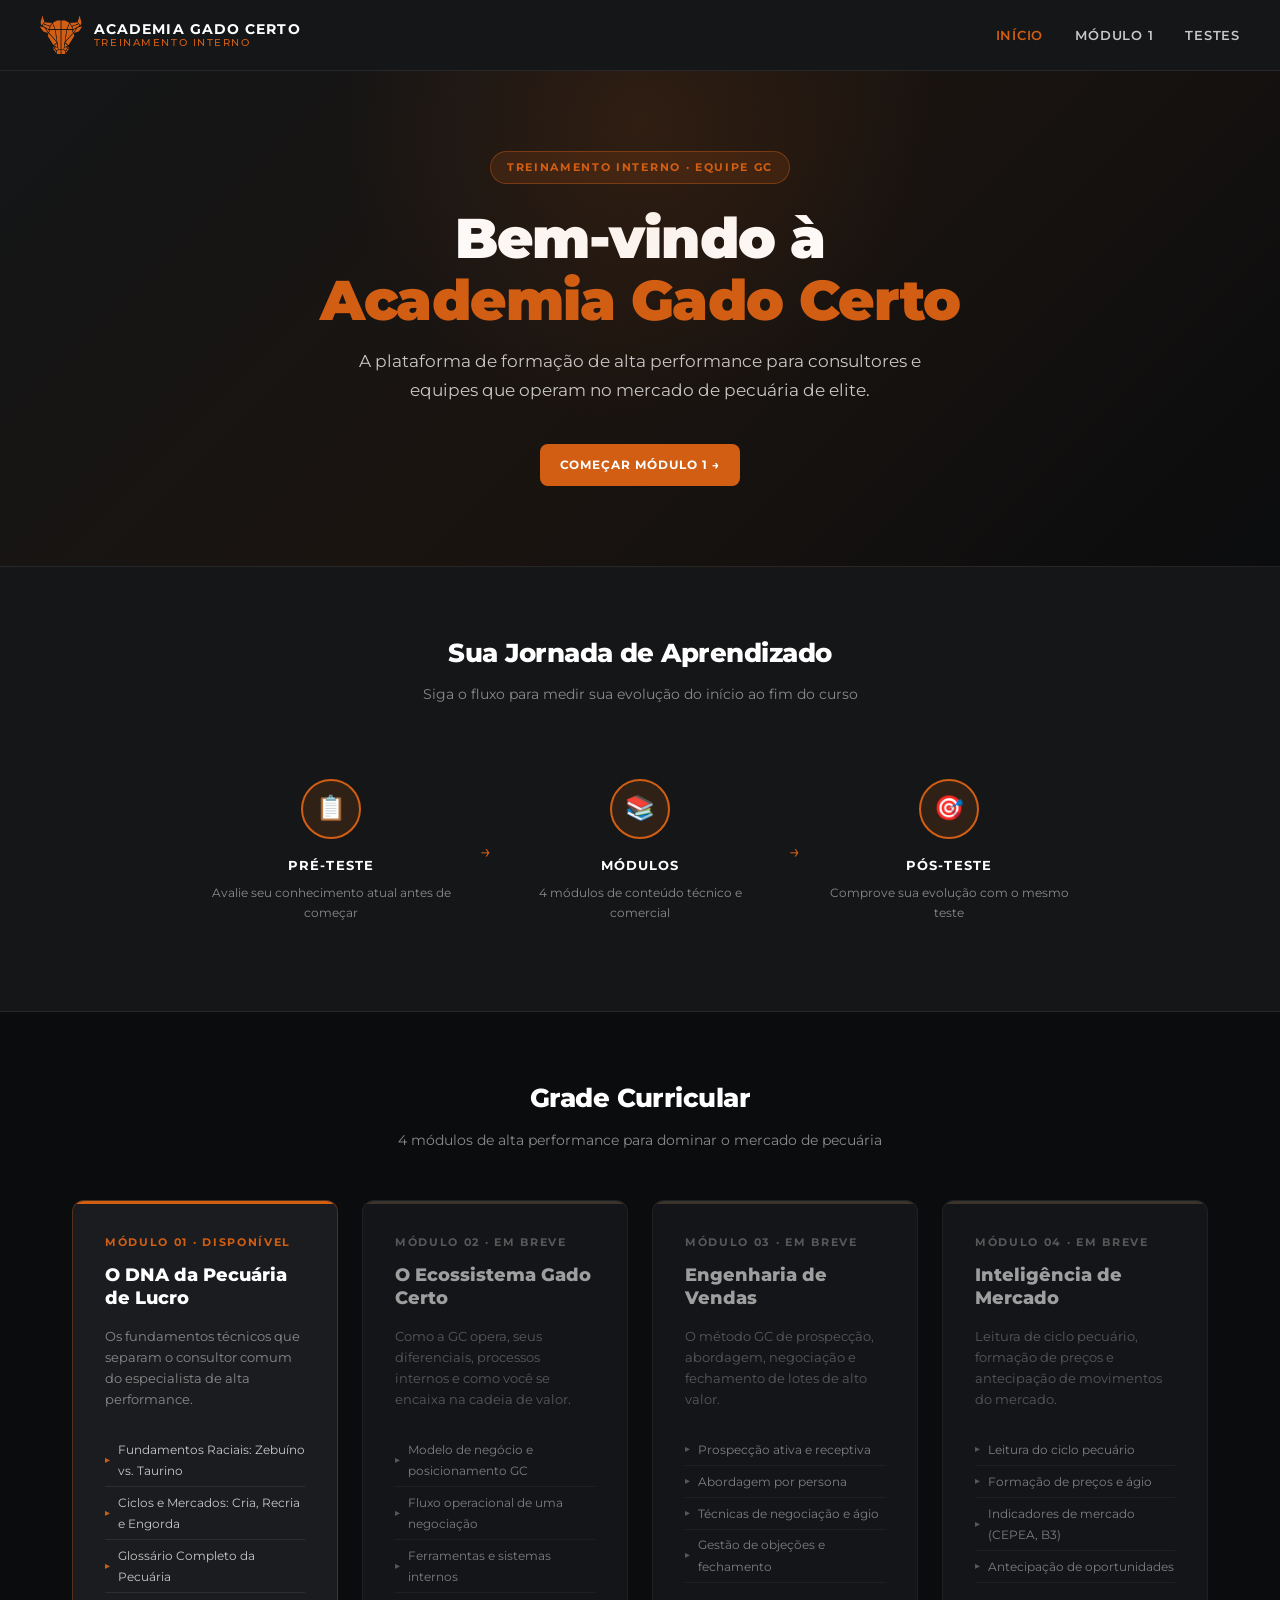
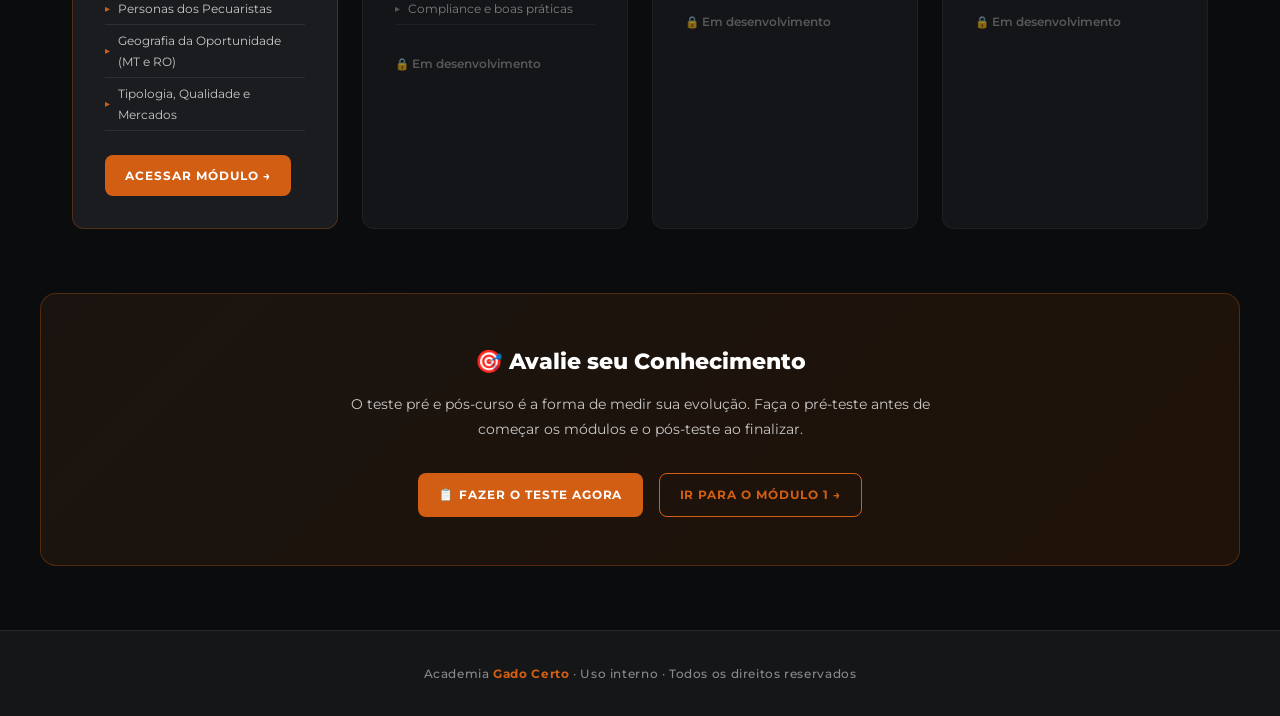
==== index.html @ 38cdcb2e "Academia Gado Certo - lançamento inicial" ====
<!DOCTYPE html>
<html lang="pt-BR">
<head>
  <meta charset="UTF-8" />
  <meta name="viewport" content="width=device-width, initial-scale=1.0" />
  <title>Academia Gado Certo</title>
  <link rel="stylesheet" href="assets/style.css" />
  <link rel="icon" type="image/png" href="assets/logo.png" />
</head>
<body>

  <!-- HEADER -->
  <header class="header">
    <div class="header-inner">
      <a href="index.html" class="logo-area">
        <img src="assets/logo.png" alt="Gado Certo" />
        <div class="logo-text">
          Academia Gado Certo
          <span>Treinamento Interno</span>
        </div>
      </a>
      <ul class="nav-links">
        <li><a href="index.html" class="active">Início</a></li>
        <li><a href="modulo-1.html">Módulo 1</a></li>
        <li><a href="https://script.google.com/macros/s/AKfycbxOD1wcf5c_QdRE5Ip-GUxKuM74ZlF1mr5jHVO_xcgZ3W2bMSboMw-E0bTqbYvNx8rB/exec" target="_blank">Testes</a></li>
      </ul>
    </div>
  </header>

  <!-- HERO -->
  <section class="hero">
    <div class="hero-badge">Treinamento Interno · Equipe GC</div>
    <h1>Bem-vindo à<br /><em>Academia Gado Certo</em></h1>
    <p>A plataforma de formação de alta performance para consultores e equipes que operam no mercado de pecuária de elite.</p>
    <a href="modulo-1.html" class="btn btn-primary">Começar Módulo 1 →</a>
  </section>

  <!-- FLUXO DE APRENDIZADO -->
  <section class="flow">
    <div class="section-title">
      <h2>Sua Jornada de Aprendizado</h2>
      <p>Siga o fluxo para medir sua evolução do início ao fim do curso</p>
    </div>
    <div class="flow-steps">
      <div class="flow-step active">
        <div class="step-icon">📋</div>
        <h3>Pré-Teste</h3>
        <p>Avalie seu conhecimento atual antes de começar</p>
      </div>
      <div class="flow-arrow">→</div>
      <div class="flow-step active">
        <div class="step-icon">📚</div>
        <h3>Módulos</h3>
        <p>4 módulos de conteúdo técnico e comercial</p>
      </div>
      <div class="flow-arrow">→</div>
      <div class="flow-step active">
        <div class="step-icon">🎯</div>
        <h3>Pós-Teste</h3>
        <p>Comprove sua evolução com o mesmo teste</p>
      </div>
    </div>
  </section>

  <!-- GRADE CURRICULAR -->
  <section class="modules-section">
    <div class="section-title">
      <h2>Grade Curricular</h2>
      <p>4 módulos de alta performance para dominar o mercado de pecuária</p>
    </div>
    <div class="modules-grid">

      <!-- M1 -->
      <div class="module-card active" onclick="location.href='modulo-1.html'">
        <div class="module-number">Módulo 01 · Disponível</div>
        <h3>O DNA da Pecuária de Lucro</h3>
        <p>Os fundamentos técnicos que separam o consultor comum do especialista de alta performance.</p>
        <ul class="module-topics">
          <li>Fundamentos Raciais: Zebuíno vs. Taurino</li>
          <li>Ciclos e Mercados: Cria, Recria e Engorda</li>
          <li>Glossário Completo da Pecuária</li>
          <li>Personas dos Pecuaristas</li>
          <li>Geografia da Oportunidade (MT e RO)</li>
          <li>Tipologia, Qualidade e Mercados</li>
        </ul>
        <a href="modulo-1.html" class="btn btn-primary">Acessar Módulo →</a>
      </div>

      <!-- M2 -->
      <div class="module-card locked">
        <div class="module-number">Módulo 02 · Em breve</div>
        <h3>O Ecossistema Gado Certo</h3>
        <p>Como a GC opera, seus diferenciais, processos internos e como você se encaixa na cadeia de valor.</p>
        <ul class="module-topics">
          <li>Modelo de negócio e posicionamento GC</li>
          <li>Fluxo operacional de uma negociação</li>
          <li>Ferramentas e sistemas internos</li>
          <li>Compliance e boas práticas</li>
        </ul>
        <span class="lock-badge">🔒 Em desenvolvimento</span>
      </div>

      <!-- M3 -->
      <div class="module-card locked">
        <div class="module-number">Módulo 03 · Em breve</div>
        <h3>Engenharia de Vendas</h3>
        <p>O método GC de prospecção, abordagem, negociação e fechamento de lotes de alto valor.</p>
        <ul class="module-topics">
          <li>Prospecção ativa e receptiva</li>
          <li>Abordagem por persona</li>
          <li>Técnicas de negociação e ágio</li>
          <li>Gestão de objeções e fechamento</li>
        </ul>
        <span class="lock-badge">🔒 Em desenvolvimento</span>
      </div>

      <!-- M4 -->
      <div class="module-card locked">
        <div class="module-number">Módulo 04 · Em breve</div>
        <h3>Inteligência de Mercado</h3>
        <p>Leitura de ciclo pecuário, formação de preços e antecipação de movimentos do mercado.</p>
        <ul class="module-topics">
          <li>Leitura do ciclo pecuário</li>
          <li>Formação de preços e ágio</li>
          <li>Indicadores de mercado (CEPEA, B3)</li>
          <li>Antecipação de oportunidades</li>
        </ul>
        <span class="lock-badge">🔒 Em desenvolvimento</span>
      </div>

    </div>
  </section>

  <!-- TESTE BANNER -->
  <div class="test-banner">
    <h2>🎯 Avalie seu Conhecimento</h2>
    <p>O teste pré e pós-curso é a forma de medir sua evolução. Faça o pré-teste antes de começar os módulos e o pós-teste ao finalizar.</p>
    <div class="test-buttons">
      <a href="https://script.google.com/macros/s/AKfycbxOD1wcf5c_QdRE5Ip-GUxKuM74ZlF1mr5jHVO_xcgZ3W2bMSboMw-E0bTqbYvNx8rB/exec" target="_blank" class="btn btn-primary">📋 Fazer o Teste Agora</a>
      <a href="modulo-1.html" class="btn btn-outline">Ir para o Módulo 1 →</a>
    </div>
  </div>

  <!-- FOOTER -->
  <footer class="footer">
    <p>Academia <strong>Gado Certo</strong> · Uso interno · Todos os direitos reservados</p>
  </footer>

</body>
</html>
---- assets/style.css ----
@import url('https://fonts.googleapis.com/css2?family=Montserrat:wght@300;400;500;600;700;800;900&display=swap');

:root {
  --orange: #D25E14;
  --orange-light: #e8722a;
  --brown: #584e41;
  --black: #0b0c0e;
  --black-soft: #141618;
  --black-card: #1a1c1f;
  --white: #FFFFFF;
  --gray: #8a8a8a;
  --gray-light: #c8c8c8;
  --border: rgba(255,255,255,0.08);
}

* { margin: 0; padding: 0; box-sizing: border-box; }

html { scroll-behavior: smooth; }

body {
  font-family: 'Montserrat', sans-serif;
  background: var(--black);
  color: var(--white);
  line-height: 1.7;
  font-size: 16px;
}

a { text-decoration: none; color: inherit; }

/* ── HEADER ── */
.header {
  background: var(--black-soft);
  border-bottom: 1px solid var(--border);
  padding: 0 2rem;
  position: sticky;
  top: 0;
  z-index: 100;
}

.header-inner {
  max-width: 1200px;
  margin: 0 auto;
  display: flex;
  align-items: center;
  justify-content: space-between;
  height: 70px;
}

.logo-area {
  display: flex;
  align-items: center;
  gap: 12px;
}

.logo-area img {
  height: 38px;
  width: auto;
}

.logo-text {
  font-size: 0.85rem;
  font-weight: 700;
  letter-spacing: 0.08em;
  text-transform: uppercase;
  color: var(--white);
  line-height: 1.2;
}

.logo-text span {
  display: block;
  color: var(--orange);
  font-size: 0.65rem;
  letter-spacing: 0.15em;
  font-weight: 500;
}

.nav-links {
  display: flex;
  gap: 2rem;
  list-style: none;
}

.nav-links a {
  font-size: 0.8rem;
  font-weight: 600;
  letter-spacing: 0.06em;
  text-transform: uppercase;
  color: var(--gray-light);
  transition: color 0.2s;
}

.nav-links a:hover,
.nav-links a.active { color: var(--orange); }

/* ── HERO ── */
.hero {
  background: linear-gradient(135deg, var(--black-soft) 0%, #1a1410 50%, var(--black) 100%);
  border-bottom: 1px solid var(--border);
  padding: 5rem 2rem;
  text-align: center;
  position: relative;
  overflow: hidden;
}

.hero::before {
  content: '';
  position: absolute;
  top: -50%;
  left: 50%;
  transform: translateX(-50%);
  width: 600px;
  height: 600px;
  background: radial-gradient(circle, rgba(210,94,20,0.12) 0%, transparent 70%);
  pointer-events: none;
}

.hero-badge {
  display: inline-block;
  background: rgba(210,94,20,0.15);
  border: 1px solid rgba(210,94,20,0.4);
  color: var(--orange);
  font-size: 0.7rem;
  font-weight: 700;
  letter-spacing: 0.15em;
  text-transform: uppercase;
  padding: 6px 16px;
  border-radius: 100px;
  margin-bottom: 1.5rem;
}

.hero h1 {
  font-size: clamp(2rem, 5vw, 3.5rem);
  font-weight: 900;
  letter-spacing: -0.02em;
  line-height: 1.1;
  margin-bottom: 1rem;
}

.hero h1 em {
  font-style: normal;
  color: var(--orange);
}

.hero p {
  font-size: 1.05rem;
  color: var(--gray-light);
  max-width: 580px;
  margin: 0 auto 2.5rem;
  font-weight: 400;
}

/* ── FLOW ── */
.flow {
  padding: 4rem 2rem;
  background: var(--black-soft);
  border-bottom: 1px solid var(--border);
}

.section-title {
  text-align: center;
  margin-bottom: 3rem;
}

.section-title h2 {
  font-size: 1.6rem;
  font-weight: 800;
  letter-spacing: -0.02em;
}

.section-title p {
  color: var(--gray);
  font-size: 0.9rem;
  margin-top: 0.5rem;
}

.flow-steps {
  display: flex;
  align-items: center;
  justify-content: center;
  gap: 0;
  max-width: 900px;
  margin: 0 auto;
  flex-wrap: wrap;
}

.flow-step {
  text-align: center;
  flex: 1;
  min-width: 140px;
  padding: 1.5rem 1rem;
}

.flow-step .step-icon {
  width: 60px;
  height: 60px;
  border-radius: 50%;
  display: flex;
  align-items: center;
  justify-content: center;
  font-size: 1.5rem;
  margin: 0 auto 1rem;
  border: 2px solid var(--border);
  background: var(--black-card);
}

.flow-step.active .step-icon {
  border-color: var(--orange);
  background: rgba(210,94,20,0.15);
}

.flow-step h3 {
  font-size: 0.8rem;
  font-weight: 700;
  text-transform: uppercase;
  letter-spacing: 0.08em;
  margin-bottom: 0.4rem;
}

.flow-step p {
  font-size: 0.75rem;
  color: var(--gray);
}

.flow-arrow {
  color: var(--orange);
  font-size: 1.2rem;
  padding: 0 0.5rem;
  flex-shrink: 0;
}

/* ── MODULES GRID ── */
.modules-section {
  padding: 4rem 2rem;
  max-width: 1200px;
  margin: 0 auto;
}

.modules-grid {
  display: grid;
  grid-template-columns: repeat(auto-fit, minmax(260px, 1fr));
  gap: 1.5rem;
}

.module-card {
  background: var(--black-card);
  border: 1px solid var(--border);
  border-radius: 12px;
  padding: 2rem;
  transition: all 0.3s ease;
  position: relative;
  overflow: hidden;
}

.module-card::before {
  content: '';
  position: absolute;
  top: 0; left: 0; right: 0;
  height: 3px;
  background: var(--brown);
  transition: background 0.3s;
}

.module-card.active::before { background: var(--orange); }

.module-card.active {
  border-color: rgba(210,94,20,0.3);
  cursor: pointer;
}

.module-card.active:hover {
  transform: translateY(-4px);
  border-color: rgba(210,94,20,0.6);
  box-shadow: 0 12px 40px rgba(210,94,20,0.15);
}

.module-card.locked {
  opacity: 0.6;
}

.module-number {
  font-size: 0.7rem;
  font-weight: 700;
  letter-spacing: 0.15em;
  text-transform: uppercase;
  color: var(--orange);
  margin-bottom: 0.75rem;
}

.module-card.locked .module-number { color: var(--gray); }

.module-card h3 {
  font-size: 1.1rem;
  font-weight: 800;
  line-height: 1.3;
  margin-bottom: 1rem;
}

.module-card p {
  font-size: 0.82rem;
  color: var(--gray);
  margin-bottom: 1.5rem;
  line-height: 1.6;
}

.module-topics {
  list-style: none;
  margin-bottom: 1.5rem;
}

.module-topics li {
  font-size: 0.78rem;
  color: var(--gray-light);
  padding: 0.3rem 0;
  border-bottom: 1px solid var(--border);
  display: flex;
  align-items: center;
  gap: 0.5rem;
}

.module-topics li::before {
  content: '▸';
  color: var(--orange);
  font-size: 0.6rem;
  flex-shrink: 0;
}

.module-card.locked .module-topics li::before { color: var(--gray); }

.btn {
  display: inline-flex;
  align-items: center;
  gap: 0.5rem;
  font-family: 'Montserrat', sans-serif;
  font-size: 0.78rem;
  font-weight: 700;
  letter-spacing: 0.08em;
  text-transform: uppercase;
  padding: 10px 20px;
  border-radius: 8px;
  border: none;
  cursor: pointer;
  transition: all 0.2s;
  text-decoration: none;
}

.btn-primary {
  background: var(--orange);
  color: var(--white);
}

.btn-primary:hover {
  background: var(--orange-light);
  transform: translateY(-1px);
}

.btn-outline {
  background: transparent;
  color: var(--orange);
  border: 1.5px solid var(--orange);
}

.btn-outline:hover {
  background: rgba(210,94,20,0.1);
}

.btn-disabled {
  background: var(--black-soft);
  color: var(--gray);
  cursor: not-allowed;
  border: 1px solid var(--border);
}

.lock-badge {
  display: inline-flex;
  align-items: center;
  gap: 0.4rem;
  font-size: 0.72rem;
  color: var(--gray);
  font-weight: 600;
}

/* ── TEST BANNER ── */
.test-banner {
  background: linear-gradient(135deg, #1a1410, #1f1208);
  border: 1px solid rgba(210,94,20,0.3);
  border-radius: 16px;
  padding: 3rem;
  text-align: center;
  margin: 0 2rem 4rem;
  max-width: 1200px;
  margin-left: auto;
  margin-right: auto;
}

.test-banner h2 {
  font-size: 1.4rem;
  font-weight: 800;
  margin-bottom: 0.75rem;
}

.test-banner p {
  color: var(--gray-light);
  font-size: 0.9rem;
  max-width: 600px;
  margin: 0 auto 2rem;
}

.test-buttons {
  display: flex;
  gap: 1rem;
  justify-content: center;
  flex-wrap: wrap;
}

/* ── FOOTER ── */
.footer {
  background: var(--black-soft);
  border-top: 1px solid var(--border);
  padding: 2rem;
  text-align: center;
}

.footer p {
  font-size: 0.78rem;
  color: var(--gray);
  font-weight: 500;
  letter-spacing: 0.05em;
}

.footer strong { color: var(--orange); }

/* ── MODULE PAGE ── */
.module-layout {
  display: grid;
  grid-template-columns: 280px 1fr;
  min-height: calc(100vh - 70px);
  max-width: 1400px;
  margin: 0 auto;
}

.sidebar {
  background: var(--black-soft);
  border-right: 1px solid var(--border);
  padding: 2rem 0;
  position: sticky;
  top: 70px;
  height: calc(100vh - 70px);
  overflow-y: auto;
}

.sidebar-header {
  padding: 0 1.5rem 1.5rem;
  border-bottom: 1px solid var(--border);
  margin-bottom: 1rem;
}

.sidebar-header .back-link {
  display: flex;
  align-items: center;
  gap: 0.5rem;
  font-size: 0.75rem;
  color: var(--gray);
  font-weight: 600;
  letter-spacing: 0.06em;
  text-transform: uppercase;
  margin-bottom: 1rem;
  transition: color 0.2s;
}

.sidebar-header .back-link:hover { color: var(--orange); }

.sidebar-header h3 {
  font-size: 0.75rem;
  font-weight: 700;
  color: var(--orange);
  text-transform: uppercase;
  letter-spacing: 0.1em;
  margin-bottom: 0.25rem;
}

.sidebar-header p {
  font-size: 0.85rem;
  font-weight: 700;
  color: var(--white);
  line-height: 1.3;
}

.sidebar-nav { list-style: none; }

.sidebar-nav li a {
  display: block;
  padding: 0.65rem 1.5rem;
  font-size: 0.78rem;
  font-weight: 600;
  color: var(--gray);
  transition: all 0.2s;
  border-left: 2px solid transparent;
  line-height: 1.4;
}

.sidebar-nav li a:hover {
  color: var(--white);
  background: rgba(255,255,255,0.03);
  border-left-color: var(--brown);
}

.sidebar-nav li a.active {
  color: var(--orange);
  background: rgba(210,94,20,0.08);
  border-left-color: var(--orange);
}

.sidebar-nav .nav-sub {
  list-style: none;
}

.sidebar-nav .nav-sub li a {
  padding-left: 2.5rem;
  font-size: 0.73rem;
  font-weight: 500;
}

/* ── CONTENT ── */
.content {
  padding: 3rem 4rem;
  max-width: 860px;
}

.content-header {
  margin-bottom: 3rem;
  padding-bottom: 2rem;
  border-bottom: 1px solid var(--border);
}

.content-header .module-tag {
  font-size: 0.7rem;
  font-weight: 700;
  letter-spacing: 0.15em;
  text-transform: uppercase;
  color: var(--orange);
  margin-bottom: 0.75rem;
}

.content-header h1 {
  font-size: 2rem;
  font-weight: 900;
  letter-spacing: -0.02em;
  line-height: 1.2;
  margin-bottom: 1rem;
}

.content-header .intro {
  font-size: 1rem;
  color: var(--gray-light);
  line-height: 1.7;
}

/* Content sections */
.section-block {
  margin-bottom: 3rem;
  scroll-margin-top: 90px;
}

.section-block h2 {
  font-size: 1.3rem;
  font-weight: 800;
  letter-spacing: -0.01em;
  margin-bottom: 1rem;
  padding-bottom: 0.75rem;
  border-bottom: 2px solid var(--orange);
  display: inline-block;
}

.section-block h3 {
  font-size: 1rem;
  font-weight: 700;
  color: var(--orange);
  margin: 1.5rem 0 0.75rem;
}

.section-block h4 {
  font-size: 0.9rem;
  font-weight: 700;
  color: var(--gray-light);
  margin: 1.25rem 0 0.5rem;
  text-transform: uppercase;
  letter-spacing: 0.06em;
}

.section-block p {
  font-size: 0.92rem;
  color: var(--gray-light);
  margin-bottom: 0.75rem;
  line-height: 1.8;
}

.section-block ul {
  list-style: none;
  margin-bottom: 1rem;
}

.section-block ul li {
  font-size: 0.88rem;
  color: var(--gray-light);
  padding: 0.4rem 0;
  padding-left: 1.2rem;
  position: relative;
  line-height: 1.6;
  border-bottom: 1px solid rgba(255,255,255,0.04);
}

.section-block ul li::before {
  content: '▸';
  position: absolute;
  left: 0;
  color: var(--orange);
  font-size: 0.65rem;
  top: 0.55rem;
}

/* Highlight card */
.highlight-card {
  background: linear-gradient(135deg, rgba(210,94,20,0.1), rgba(88,78,65,0.1));
  border: 1px solid rgba(210,94,20,0.3);
  border-radius: 10px;
  padding: 1.25rem 1.5rem;
  margin: 1.5rem 0;
}

.highlight-card .label {
  font-size: 0.65rem;
  font-weight: 700;
  letter-spacing: 0.15em;
  text-transform: uppercase;
  color: var(--orange);
  margin-bottom: 0.5rem;
}

.highlight-card p {
  font-size: 0.88rem;
  color: var(--white);
  margin: 0;
  font-weight: 500;
}

/* Table */
.data-table {
  width: 100%;
  border-collapse: collapse;
  margin: 1.5rem 0;
  font-size: 0.82rem;
}

.data-table th {
  background: rgba(210,94,20,0.15);
  color: var(--orange);
  font-weight: 700;
  text-transform: uppercase;
  letter-spacing: 0.06em;
  padding: 0.75rem 1rem;
  text-align: left;
  border-bottom: 2px solid var(--orange);
}

.data-table td {
  padding: 0.65rem 1rem;
  color: var(--gray-light);
  border-bottom: 1px solid var(--border);
}

.data-table tr:last-child td { border-bottom: none; }
.data-table tr:hover td { background: rgba(255,255,255,0.02); }

/* Progress bar */
.progress-bar {
  background: var(--border);
  border-radius: 100px;
  height: 4px;
  margin-bottom: 0.5rem;
  overflow: hidden;
}

.progress-bar .fill {
  height: 100%;
  background: var(--orange);
  border-radius: 100px;
}

/* Prev/next nav */
.content-nav {
  display: flex;
  justify-content: space-between;
  align-items: center;
  margin-top: 4rem;
  padding-top: 2rem;
  border-top: 1px solid var(--border);
}

.content-nav a {
  display: flex;
  align-items: center;
  gap: 0.5rem;
  font-size: 0.8rem;
  font-weight: 700;
  color: var(--gray);
  letter-spacing: 0.05em;
  text-transform: uppercase;
  transition: color 0.2s;
}

.content-nav a:hover { color: var(--orange); }

/* ── RESPONSIVE ── */
@media (max-width: 900px) {
  .module-layout {
    grid-template-columns: 1fr;
  }
  .sidebar {
    position: static;
    height: auto;
    border-right: none;
    border-bottom: 1px solid var(--border);
  }
  .content {
    padding: 2rem 1.5rem;
  }
}

@media (max-width: 600px) {
  .nav-links { display: none; }
  .flow-arrow { display: none; }
  .flow-step { min-width: 100px; }
  .content-header h1 { font-size: 1.5rem; }
  .test-banner { padding: 2rem 1.5rem; }
}
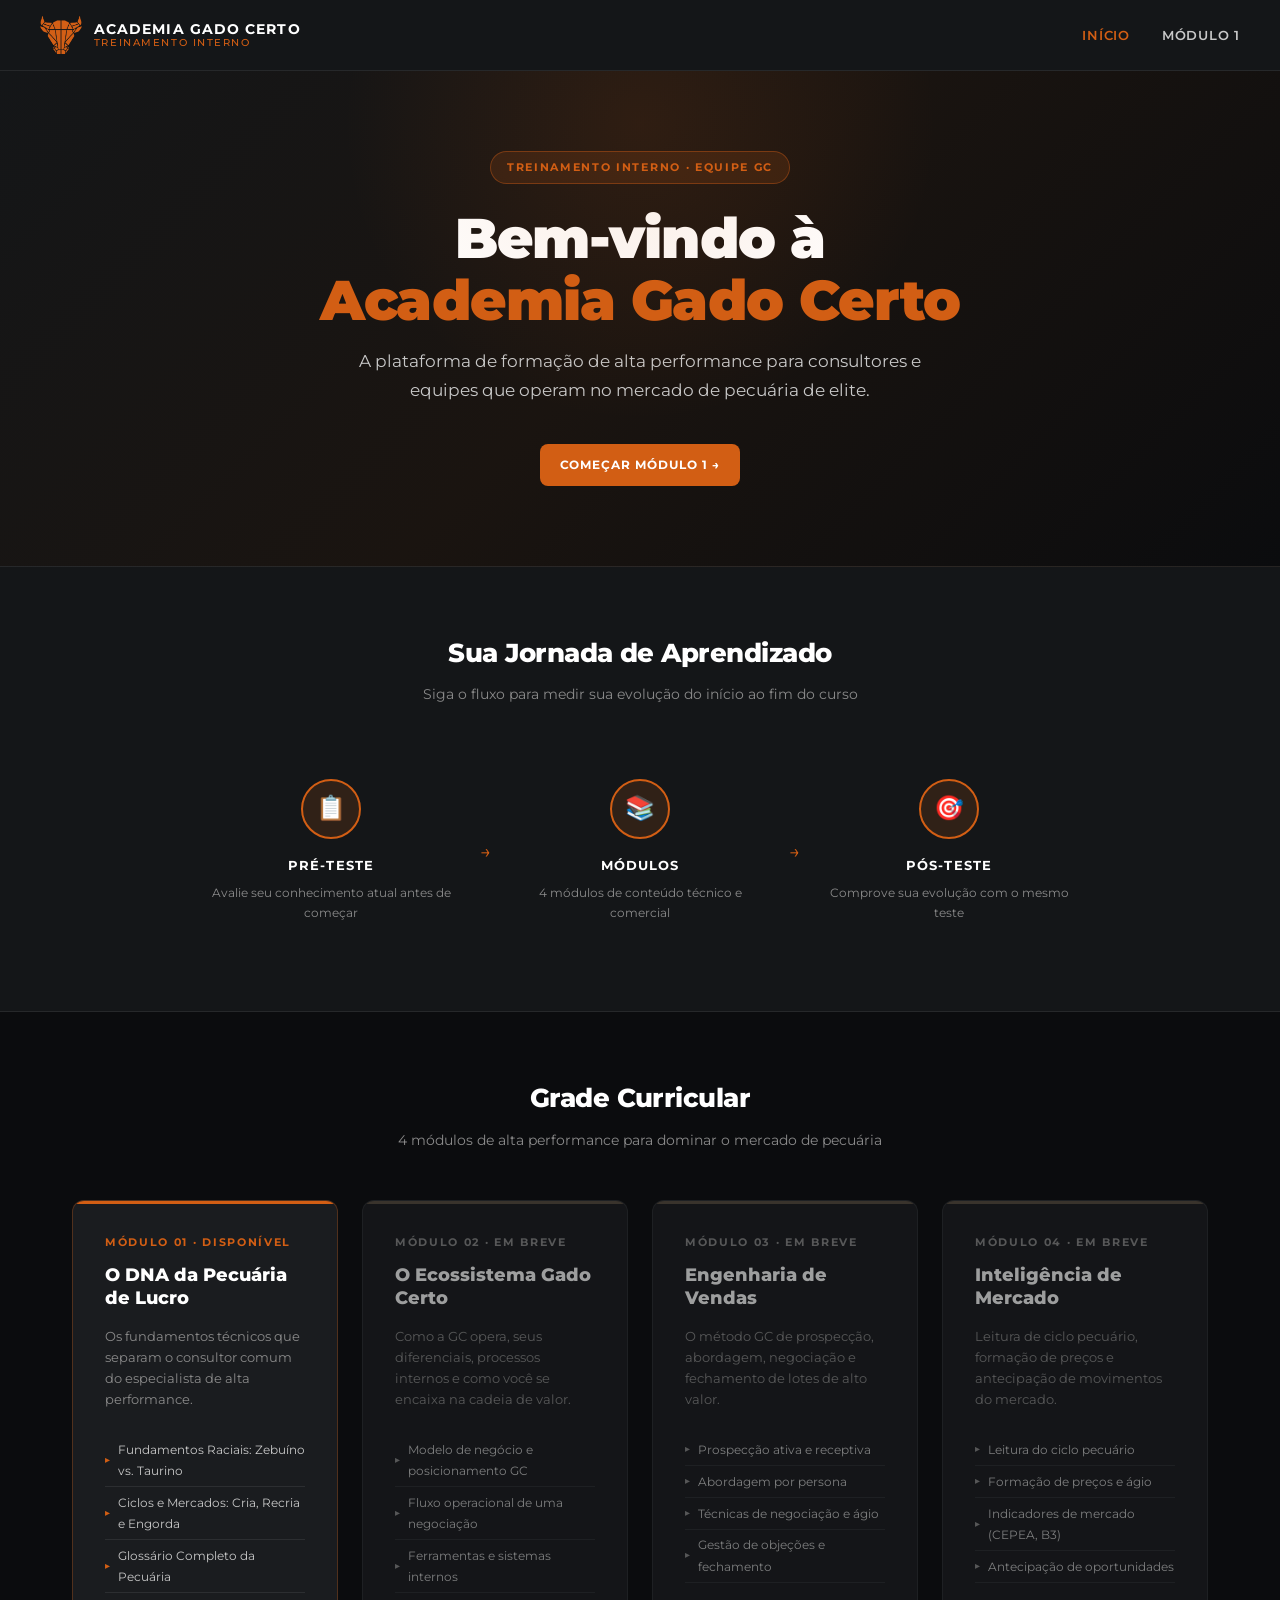
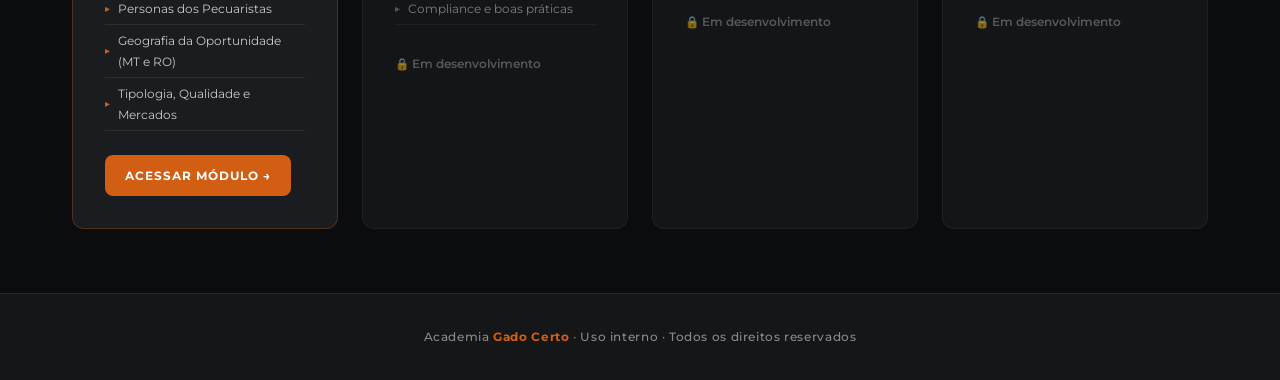
==== commit bca752ce: "Remove banner teste da home e adiciona video e slides" ====
--- a/index.html
+++ b/index.html
@@ -22,7 +22,6 @@
       <ul class="nav-links">
         <li><a href="index.html" class="active">Início</a></li>
         <li><a href="modulo-1.html">Módulo 1</a></li>
-        <li><a href="https://script.google.com/macros/s/AKfycbxOD1wcf5c_QdRE5Ip-GUxKuM74ZlF1mr5jHVO_xcgZ3W2bMSboMw-E0bTqbYvNx8rB/exec" target="_blank">Testes</a></li>
       </ul>
     </div>
   </header>
@@ -131,16 +130,6 @@
     </div>
   </section>
 
-  <!-- TESTE BANNER -->
-  <div class="test-banner">
-    <h2>🎯 Avalie seu Conhecimento</h2>
-    <p>O teste pré e pós-curso é a forma de medir sua evolução. Faça o pré-teste antes de começar os módulos e o pós-teste ao finalizar.</p>
-    <div class="test-buttons">
-      <a href="https://script.google.com/macros/s/AKfycbxOD1wcf5c_QdRE5Ip-GUxKuM74ZlF1mr5jHVO_xcgZ3W2bMSboMw-E0bTqbYvNx8rB/exec" target="_blank" class="btn btn-primary">📋 Fazer o Teste Agora</a>
-      <a href="modulo-1.html" class="btn btn-outline">Ir para o Módulo 1 →</a>
-    </div>
-  </div>
-
   <!-- FOOTER -->
   <footer class="footer">
     <p>Academia <strong>Gado Certo</strong> · Uso interno · Todos os direitos reservados</p>
